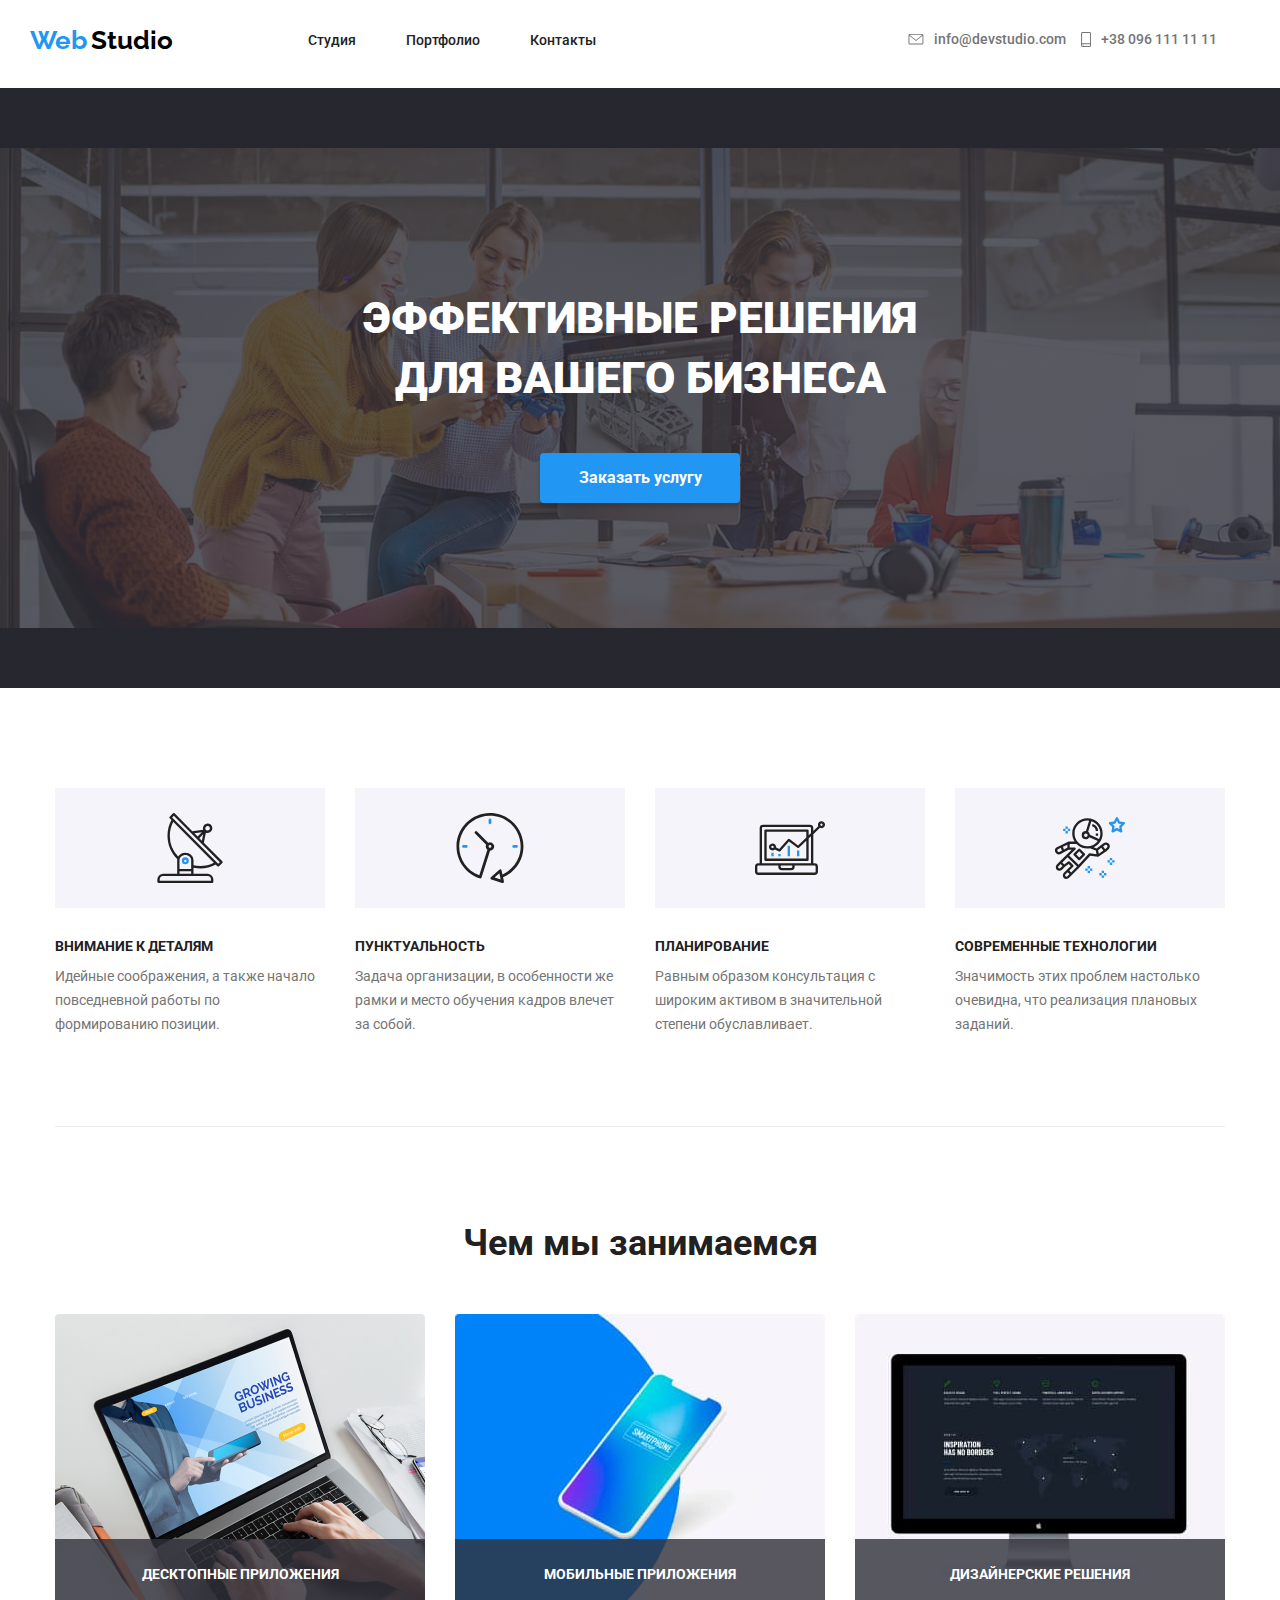
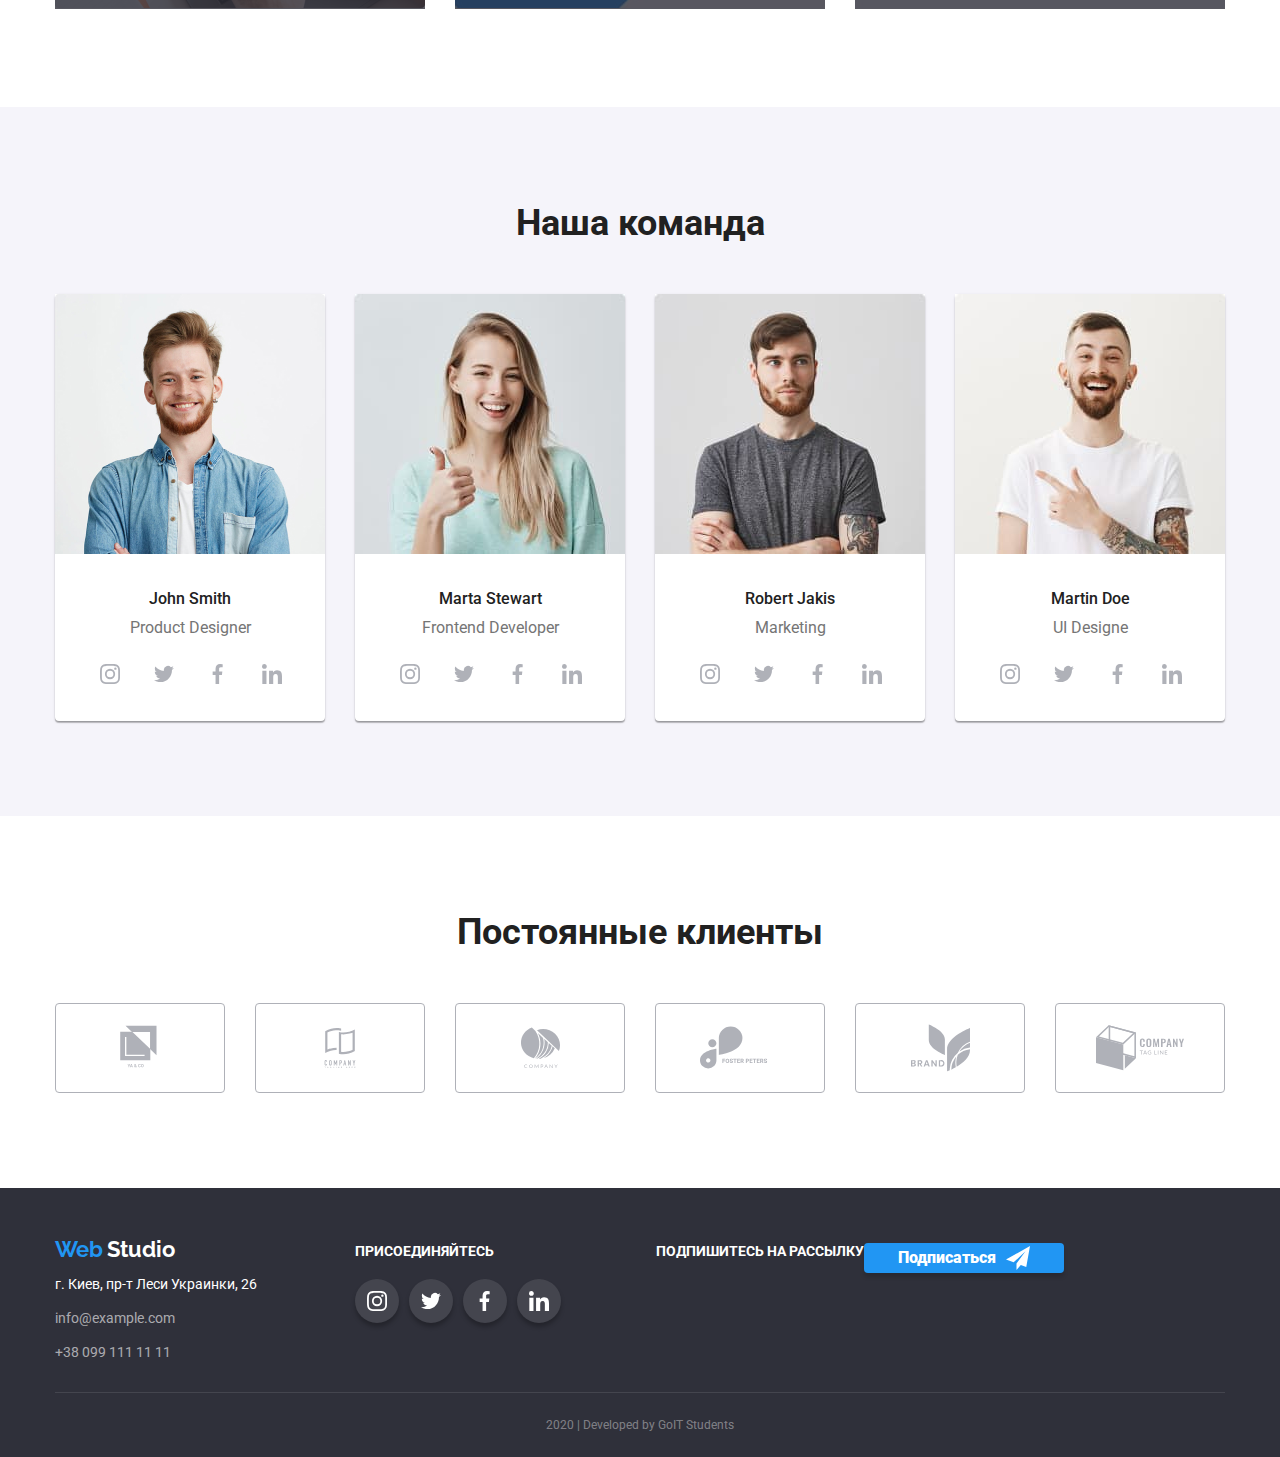
==== index.html @ f46f0d2c "H/W 5" ====
<!DOCTYPE html>
<html lang="en">

<head>
  <meta charset="UTF-8" />
  <meta name="viewport" content="width=device-width, initial-scale=1.0" />
  <link href="https://fonts.googleapis.com/css2?family=Raleway:wght@700&family=Roboto:wght@400;500;700;900&display=swap"
    rel="stylesheet" />
  <link rel="stylesheet" href="css/style.css" />
  <link rel="stylesheet" href="css/normalize.css" />
  <title>Web Studio</title>
</head>

<body>
  <!--LOgo and top navigation-->
  <header>
    <section class="header-section">
      <h2 class="invisible-item">Web studio</h2>
      <div class="header-container">
        <div class="section-nav-container">
          <div class="logo-container">
            <a class="logo-item" href="/"><span class="color-web">Web</span>
              <span class="color-studio">Studio</span></a>
          </div>
          <nav>
            <div class="nav-container">
              <div class="nav-container-item">
                <ul class="nav-list">
                  <li class="nav-item"><a class="nav-link" href="index.html">Студия</a></li>
                  <li class="nav-item">
                    <a class="nav-link" href="portfolio.html">Портфолио</a>
                  </li>
                  <li class="nav-item"><a class="nav-link" href="#">Контакты</a></li>
                </ul>
              </div>
              <div class="adress-item-container">
                <ul class="adress-list">
                  <li class="adress-item">
                    <div class="number-site-container">
                      <a class="number-site" href="mailto:info@devstudio.com">
                        <svg class="icon-letter">
                          <use href="./images/icon-sprite.svg#icon-envelope">
                        </svg>
                        info@devstudio.com</a>
                    </div>
                  </li>
                  <li class="adress-item">
                    <div class="number-site-container">
                      <a class="number-site" href="tel:+380961111111">
                        <svg class="icon-smartfone">
                          <use href="./images/icon-sprite.svg#icon-smartphone"></use>
                        </svg>
                        +38 096 111 11 11</a>
                    </div>
                  </li>
                </ul>
              </div>
            </div>
          </nav>
        </div>
      </div>
    </section>
  </header>
  <main>
    <!---Banner-->
    <section class="banner">
      <h2 class="invisible-item">Баннер</h2>
      <div class="banner-container">
        <div class="banner-hero-icon">
          <div class="banner-item-container">
            <h1 class="banner-title">
              эффективные решения<br />
              для вашего бизнеса
            </h1>

            <button class="banner-button">Заказать услугу</button>

          </div>
        </div>
      </div>
    </section>
    <!---Advantages image-->
    <section class="advantages-section">
      <h2 class="invisible-item">Преимущества</h2>
      <div class="advantages-container">
        <ul class="advantages-list">
          <li class="advantages-item">
            <div class="icon-container">
              <svg class="icon-advantages">
                <use href="./images/icon-sprite.svg#icon-antenna"></use>
              </svg>
            </div>
            <h3 class="advantages-title">Внимание к деталям</h3>
            <p>
              Идейные соображения, а также начало повседневной работы по
              формированию позиции.
            </p>
          </li>
          <li class="advantages-item">
            <div class="icon-container">
              <svg class="icon-advantages">
                <use href="./images/icon-sprite.svg#icon-clock-1"></use>
              </svg>
            </div>
            <h3 class="advantages-title">Пунктуальность</h3>
            <p>
              Задача организации, в особенности же рамки и место обучения
              кадров влечет за собой.
            </p>
          </li>
          <li class="advantages-item">
            <div class="icon-container">
              <svg class="icon-advantages">
                <use href="./images/icon-sprite.svg#icon-diagram"></use>
              </svg>
            </div>
            <h3 class=" advantages-title">Планирование</h3>
            <p>
              Равным образом консультация с широким активом в значительной
              степени обуславливает.
            </p>
          </li>
          <li class="advantages-item">
            <div class="icon-container">
              <svg class="icon-advantages">
                <use href="./images/icon-sprite.svg#icon-astronaut"></use>
              </svg>
            </div>
            <h3 class="advantages-title">Современные технологии</h3>
            <p>
              Значимость этих проблем настолько очевидна, что реализация
              плановых заданий.
            </p>
          </li>
        </ul>
      </div>
    </section>
    <!--Portfolio-->
    <section class="portfolio main-section">
      <h2 class="section-title">Чем мы занимаемся</h2>
      <div class="portfolio-container">
        <ul class="portfolio-list">
          <li class="portfolio-item">
            <img src="images/img.jpg" alt="notepad" />
            <div class="portfolio-title-container">
              <h3>Десктопные приложения</h3>
            </div>
          </li>
          <li class="portfolio-item">
            <img src="images/box.jpg" alt="mobile image" />
            <div class="portfolio-title-container">
              <h3>Мобильные приложения</h3>
            </div>
          </li>
          <li class="portfolio-item">
            <img src="images/img_2.jpg" alt="" />
            <div class="portfolio-title-container">
              <h3>Дизайнерские решения</h3>
            </div>
          </li>
        </ul>
      </div>
    </section>
    <!--Team container-->
    <div class="team-container">
      <section class="team main-section">
        <h2 class="section-title">Наша команда</h2>
        <ul class="team-list">
          <li class="team-item">
            <img class="photo-item" src="images/john_smith.jpg" alt="Product Designer photo" />
            <p class="name-item">John Smith</p>
            <p class="specialty">Product Designer</p>
            <ul class="team-social-network-list">
              <li class="team-social-network-item">
                <a class="social-link" href="">
                  <svg class="social-icon">
                    <use href="./images/icon-sprite.svg#icon-instagram"></use>
                  </svg>
                </a>
              </li>
              <li class="team-social-network-item">
                <a class="social-link" href="">
                  <svg class="social-icon link-item">
                    <use href="./images/icon-sprite.svg#icon-twitter"></use>
                  </svg>
                </a>
              </li>
              <li class="team-social-network-item">
                <a class="social-link" href="">
                  <svg class="social-icon">
                    <use href="./images/icon-sprite.svg#icon-facebook"></use>
                  </svg>
                </a>
              </li>
              <li class="team-social-network-item">
                <a class="social-link" href="">
                  <svg class="social-icon">
                    <use href="./images/icon-sprite.svg#icon-linkedin"></use>
                  </svg>
                </a>
              </li>
            </ul>
          </li>
          <li class="team-item">
            <img class="photo-item" src="images/marta_stewart.jpg" alt="Frontend Developer photo" />
            <p class="name-item">Marta Stewart</p>
            <p class="specialty">Frontend Developer</p>
            <ul class="team-social-network-list">
              <li class="team-social-network-item">
                <a class="social-link" href="">
                  <svg class="social-icon">
                    <use href="./images/icon-sprite.svg#icon-instagram"></use>
                  </svg>
                </a>
              </li>
              <li class="team-social-network-item">
                <a class="social-link" href="">
                  <svg class="social-icon link-item">
                    <use href="./images/icon-sprite.svg#icon-twitter"></use>
                  </svg>
                </a>
              </li>
              <li class="team-social-network-item">
                <a class="social-link" href="">
                  <svg class="social-icon">
                    <use href="./images/icon-sprite.svg#icon-facebook"></use>
                  </svg>
                </a>
              </li>
              <li class="team-social-network-item">
                <a class="social-link" href="">
                  <svg class="social-icon">
                    <use href="./images/icon-sprite.svg#icon-linkedin"></use>
                  </svg>
                </a>
              </li>
            </ul>
          </li>
          <li class="team-item">
            <img class="photo-item" src="images/robert_jakis.jpg" alt="Marketing photo" />
            <p class="name-item">Robert Jakis</p>
            <p class="specialty">Marketing</p>
            <ul class="team-social-network-list">
              <li class="team-social-network-item">
                <a class="social-link" href="">
                  <svg class="social-icon">
                    <use href="./images/icon-sprite.svg#icon-instagram"></use>
                  </svg>
                </a>
              </li>
              <li class="team-social-network-item">
                <a class="social-link" href="">
                  <svg class="social-icon link-item">
                    <use href="./images/icon-sprite.svg#icon-twitter"></use>
                  </svg>
                </a>
              </li>
              <li class="team-social-network-item">
                <a class="social-link" href="">
                  <svg class="social-icon">
                    <use href="./images/icon-sprite.svg#icon-facebook"></use>
                  </svg>
                </a>
              </li>
              <li class="team-social-network-item">
                <a class="social-link" href="">
                  <svg class="social-icon">
                    <use href="./images/icon-sprite.svg#icon-linkedin"></use>
                  </svg>
                </a>
              </li>
            </ul>
          </li>
          <li class="team-item">
            <img class="photo-item" src="images/martin_doe.jpg" alt="UI Designer photo" />
            <p class="name-item">Martin Doe</p>
            <p class="specialty">UI Designe</p>
            <ul class="team-social-network-list">
              <li class="team-social-network-item">
                <a class="social-link" href="">
                  <svg class="social-icon">
                    <use href="./images/icon-sprite.svg#icon-instagram"></use>
                  </svg>
                </a>
              </li>
              <li class="team-social-network-item">
                <a class="social-link" href="">
                  <svg class="social-icon link-item">
                    <use href="./images/icon-sprite.svg#icon-twitter"></use>
                  </svg>
                </a>
              </li>
              <li class="team-social-network-item">
                <a class="social-link" href="">
                  <svg class="social-icon">
                    <use href="./images/icon-sprite.svg#icon-facebook"></use>
                  </svg>
                </a>
              </li>
              <li class="team-social-network-item">
                <a class="social-link" href="">
                  <svg class="social-icon">
                    <use href="./images/icon-sprite.svg#icon-linkedin"></use>
                  </svg>
                </a>
              </li>
            </ul>
          </li>
        </ul>
      </section>
    </div>
    <!--Customer-->
    <section class="customer main-section">
      <h2 class="invisible-item">Партнеры</h2>
      <div class="customer-container">
        <h2 class="section-title">Постоянные клиенты</h2>
        <ul class="customer-list">
          <li class="customer-item">
            <a class="customer-link" href="">
              <svg class="logo-1 customer-svg">
                <use href="./images/icon-sprite.svg#icon-logo-1"></use>
              </svg>
            </a>
          </li>
          <li class="customer-item">
            <a class="customer-link" href="">
              <svg class="logo-2 customer-svg">
                <use href="./images/icon-sprite.svg#icon-logo_2"></use>
              </svg>
            </a>
          </li>
          <li class="customer-item">
            <a class="customer-link" href="">
              <svg class="logo-3 customer-svg">
                <use href="./images/icon-sprite.svg#icon-logo_3"></use>
              </svg>
            </a>
          </li>
          <li class="customer-item">
            <a class="customer-link" href="">
              <svg class="logo-4 customer-svg">
                <use href="./images/icon-sprite.svg#icon-logo_4"></use>
              </svg>
            </a>
          </li>
          <li class="customer-item">
            <a class="customer-link" href="">
              <svg class="logo-5 customer-svg">
                <use href="./images/icon-sprite.svg#icon-logo_5"></use>
              </svg>
            </a>
          </li>
          <li class="customer-item">
            <a class="customer-link" href="">
              <svg class="logo-6 customer-svg">
                <use href="./images/icon-sprite.svg#icon-logo_6"></use>
              </svg>
            </a>
          </li>
        </ul>
      </div>
    </section>
    <!--Bottom container, logo , adress and social network-->
    <div class="adress-container">
      <div class="logo-adress-bot-container">
        <section>
          <h2 class="invisible-item">Адрес</h2>
          <div class="logo-adress-container">
            <a class="logo-item" href="/"><span class="color-web-bot">Web</span>
              <span class="color-studio-white">Studio</span></a>
            <address>
              <ul class="adress-list-bottom">
                <li class="adress-item-bottom">
                  <p>г. Киев, пр-т Леси Украинки, 26</p>
                </li>
                <li class="adress-item-bottom">
                  <a class="adress-site-number" href="#">info@example.com</a>
                </li>
                <li class="adress-item-bottom">
                  <a class="adress-site-number" href="tel:+">+38 099 111 11 11</a>
                </li>
              </ul>
            </address>
          </div>
        </section>
        <section class="social-network">
          <h2 class="invisible-item">Социальные сети</h2>
          <div class="social-network-container">
            <p>присоединяйтесь</p>
            <ul class="social-network-list-studio">
              <li class="social-item-bottom right-line">
                <a class="bottom-social-link" href="">
                  <svg class="bottom-icon">
                    <use href="./images/icon-sprite.svg#icon-instagram"></use>
                  </svg>
                </a>
              </li>
              <li class="social-item-bottom right-line">
                <a class="bottom-social-link" href="">
                  <svg class="bottom-icon">
                    <use href="./images/icon-sprite.svg#icon-twitter"></use>
                  </svg>
                </a>
              </li>
              <li class="social-item-bottom right-line">
                <a class="bottom-social-link" href="">
                  <svg class="bottom-icon">
                    <use href="./images/icon-sprite.svg#icon-facebook"></use>
                  </svg>
                </a>
              </li>
              <li class="social-item-bottom right-line">
                <a class="bottom-social-link" href="">
                  <svg class="bottom-icon">
                    <use href="./images/icon-sprite.svg#icon-linkedin"></use>
                  </svg></a>
              </li>
            </ul>
          </div>
        </section>
        <section class="mailing">
          <div class="mailing-container">
            <h2 class="invisible-item">Рассылка</h2>
            <p>Подпишитесь на рассылку</p>
            <div class="mailing-site">
              <a class="send-mail" href="">Подписаться</a>
            </div>
          </div>
        </section>
      </div>
    </div>
  </main>
  <footer>
    <p>2020 | Developed by GoIT Students</p>
  </footer>
</body>

</html>
---- css/style.css ----
* {
  margin: 0;
  padding: 0;
  box-sizing: border-box;
}
:root {
  --footer-color: #2f303a;
  --title-mailing: #2196f3;
}
li {
  list-style-type: none;
}
.invisible-item {
  display: none;
}
.section-title {
  margin-bottom: 50px;
}
.main-section {
  padding-top: 95px;
}
.header-container {
  width: 100%;
}
.section-nav-container {
  width: 1220px;
  margin: auto;
  display: flex;
  align-items: center;
}
.header-section {
  padding-top: 25px;
  padding-bottom: 32px;
}
.logo-item {
  text-decoration: none;
}
.color-web {
  font-family: "Raleway";
  font-style: normal;
  font-weight: bold;
  font-size: 26px;
  line-height: 31px;
  color: var(--title-mailing);
}
.color-studio {
  font-family: "Raleway";
  font-style: normal;
  font-weight: bold;
  font-size: 26px;
  line-height: 31px;
  color: #000000;
}
nav a {
  font-family: "roboto";
  text-decoration: none;
  font-style: normal;
  font-weight: 500;
  font-size: 14px;
  line-height: 16px;
  color: #212121;
}
.nav-container {
  display: flex;
}
.nav-container-item {
  width: 295px;
  margin-left: 135px;
}
.nav-list {
  display: flex;
}
.nav-item:not(:last-child) {
  margin-right: 50px;
}
.nav-link {
  transition-property: color, border;
  transition-duration: 250ms;
  transition-timing-function: cubic-bezier(0.4, 0, 0.2, 1);
  padding-bottom: 34px;
}
.nav-link:focus,
.nav-link:hover {
  color: var(--title-mailing);
  border-bottom: 4px solid var(--title-mailing);
}
.adress-list {
  display: flex;
  width: 330px;
  margin-left: 305px;
}
.adress-item {
  display: inline-flex;
  justify-content: center;
  align-content: center;
}
.adress-item:not(:last-child) {
  margin-right: 15px;
}
.number-site {
  color: #757575;
  display: flex;
  align-items: center;
  transition-property: color;
  transition-duration: 250ms;
  transition-timing-function: cubic-bezier(0.4, 0, 0.2, 1);
}
.number-site:focus,
.number-site:hover {
  color: #2196f3;
}
.icon-letter {
  fill: #757575;
  width: 16px;
  height: 11.2px;
  fill: currentColor;
  margin-right: 10px;
}
.icon-smartfone {
  width: 10px;
  height: 15px;
  fill: currentColor;
  margin-right: 10px;
}
.banner-container {
  width: 100%;
}
.banner-hero-icon {
  max-width: 1600px;
  height: 600px;
  background-size: cover;
  background-color: #000000;
  background-image: linear-gradient(
      to right,
      rgba(47, 48, 58, 0.8),
      rgba(47, 48, 58, 0.8)
    ),
    url(../images/Header_img.jpg);
  background-position: center;
  background-size: contain;
  background-repeat: no-repeat;
  text-align: center;
  margin: auto;
}

.banner-title {
  margin: 0;
  padding-top: 200px;
  font-family: "roboto";
  font-style: normal;
  font-weight: 900;
  font-size: 44px;
  line-height: 60px;
  text-transform: uppercase;
  color: #ffffff;
}
.banner-button {
  font-family: "roboto";
  text-decoration: none;
  font-style: normal;
  font-weight: bold;
  font-size: 16px;
  line-height: 30px;
  width: 200px;
  padding-top: 10px;
  padding-bottom: 10px;
  border: none;
  box-shadow: 0px 4px 4px rgba(0, 0, 0, 0.15);
  border-radius: 4px;
  background-color: var(--title-mailing);
  color: #ffffff;
  cursor: pointer;
  margin-top: 45px;
}
.advantages-container {
  width: 100%;
}
.advantages-section {
  padding-top: 100px;
}
.advantages-list {
  width: 1170px;
  margin: auto;
  display: flex;
  border-bottom: 1px solid #ececec;
}
.advantages-item {
  width: 270px;
}

.advantages-item:not(:last-child) {
  margin-right: 30px;
}
.advantages-title {
  font-family: "roboto";
  text-transform: uppercase;
  font-style: normal;
  font-weight: bold;
  font-size: 14px;
  line-height: 16px;
  color: #212121;
  margin-bottom: 10px;
}
.icon-container {
  display: flex;
  justify-content: center;
  background-color: #f5f4fa;
  margin-bottom: 30px;
  justify-content: center;
}
.icon-advantages {
  width: 70px;
  height: 70px;
  margin: 25px 0;
}

.advantages-item p {
  font-family: "roboto";
  font-style: normal;
  font-weight: normal;
  font-size: 14px;
  line-height: 24px;
  color: #757575;
  margin-bottom: 90px;
}
.portfolio-container {
  width: 100%;
}
.portfolio-list {
  width: 1170px;
  margin: auto;
  display: flex;
  position: relative;
}
.portfolio-item {
  margin-bottom: 95px;
  text-align: center;
}
.portfolio-item:not(:last-child) {
  width: 370px;
  margin-right: 30px;
}
.portfolio h2 {
  text-align: center;
  font-family: "roboto";
  font-style: normal;
  font-weight: bold;
  font-size: 36px;
  line-height: 42px;
  color: #212121;
}
.portfolio-title-container {
  background-color: rgba(47, 48, 58, 0.8);
  width: 370px;
  height: 70px;
  display: flex;
  align-items: center;
  justify-content: center;
  position: absolute;
  top: 225px;
}
.portfolio h3 {
  font-family: "roboto";
  font-style: normal;
  font-weight: bold;
  font-size: 14px;
  line-height: 16px;
  text-transform: uppercase;
  color: #ffffff;
}
.team-container {
  width: 100%;
  background-color: #f5f4fa;
}
.team-list {
  width: 1170px;
  margin: auto;
  display: flex;
}
.team-item {
  background-color: #ffffff;
  box-shadow: 0px 2px 1px rgba(0, 0, 0, 0.2), 0px 1px 1px rgba(0, 0, 0, 0.14),
    0px 1px 3px rgba(0, 0, 0, 0.12);
  border-radius: 4px;
  margin-bottom: 95px;
}
.team-item:not(:last-child) {
  margin-right: 30px;
}
.team-social-network-list {
  width: 205px;
  display: flex;
  margin: auto;
  margin-bottom: 25px;
  background-color: #ffffff;
}
.team-social-network-item {
  margin-right: 10px;
}
.social-link {
  width: 44px;
  height: 44px;
  border-radius: 50%;
  display: flex;
  justify-content: center;
  align-items: center;
  cursor: pointer;
  transition-property: background-color;
  transition-duration: 250ms;
  transition-timing-function: cubic-bezier(0.4, 0, 0.2, 1);
}
.social-link:focus,
.social-link:hover {
  background-color: var(--title-mailing);
}
.social-link:focus svg,
.social-link:hover svg {
  fill: #ffffff;
}
.social-icon {
  width: 20px;
  height: 20px;
  fill: #afb1b8;
  transition-property: fill;
  transition-duration: 250ms;
  transition-timing-function: cubic-bezier(0.4, 0, 0.2, 1);
}
.photo-item {
  margin-bottom: 30px;
}
.team h2 {
  text-align: center;
  font-family: "roboto";
  font-style: normal;
  font-weight: bold;
  font-size: 36px;
  line-height: 42px;
  color: #212121;
}
.name-item {
  text-align: center;
  font-family: "roboto";
  font-style: normal;
  font-weight: 500;
  font-size: 16px;
  line-height: 19px;
  color: #212121;
  margin-bottom: 10px;
}
.specialty {
  text-align: center;
  font-family: "roboto";
  font-style: normal;
  font-weight: normal;
  font-size: 16px;
  line-height: 19px;
  color: #757575;
  margin-bottom: 15px;
}
.customer-container {
  width: 100%;
}
.customer-list {
  display: flex;
  width: 1170px;
  margin: auto;
}
.logo-1 {
  width: 44.27px;
}
.logo-2 {
  width: 40px;
}
.logo-3 {
  width: 41px;
}
.logo-4 {
  width: 79.66px;
}
.logo-5 {
  width: 59px;
}
.logo-6 {
  width: 88.48px;
}
.customer-svg {
  fill: #afb1b8;
  transition-property: fill;
  transition-duration: 250ms;
  transition-timing-function: cubic-bezier(0.4, 0, 0.2, 1);
}
.customer-link {
  width: 170px;
  height: 90px;
  border: 1px solid #afb1b8;
  border-radius: 4px;
  display: flex;
  margin-bottom: 95px;
  align-items: center;
  justify-content: center;
  cursor: pointer;
  transition-property: border;
  transition-duration: 250ms;
  transition-timing-function: cubic-bezier(0.4, 0, 0.2, 1);
}
.customer-link:focus,
.customer-link:hover {
  border-color: var(--title-mailing);
}
.customer-link:focus svg,
.customer-link:hover svg {
  fill: var(--title-mailing);
}
.customer-item:not(:last-child) {
  margin-right: 30px;
}
.customer h2 {
  text-align: center;
  font-family: "roboto";
  font-style: normal;
  font-weight: bold;
  font-size: 36px;
  line-height: 42px;
  color: #212121;
}
footer {
  background-color: var(--footer-color);
  display: flex;
  justify-content: center;
  padding-top: 20px;
  padding-bottom: 20px;
}
footer p {
  font-family: "roboto";
  font-style: normal;
  font-weight: normal;
  font-size: 12px;
  line-height: 24px;
  color: rgba(255, 255, 255, 0.4);
}
.adress-container {
  width: 100%;
  background-color: var(--footer-color);
}
.logo-adress-bot-container {
  background-color: var(--footer-color);
  width: 1170px;
  display: flex;
  margin: auto;
  border-bottom: 1px solid rgba(255, 255, 255, 0.1);
}
.logo-adress-container {
  margin-top: 48px;
  margin-bottom: 28px;
}
.adress-list-bottom {
  width: 230px;
  flex-direction: column;
  justify-content: center;
  margin-top: 10px;
}
.adress-item-bottom:not(:first-child) {
  margin-top: 10px;
}
.social-network-container {
  margin-left: 70px;
  margin-top: 55px;
}
.social-network-list-studio {
  display: flex;
  margin-top: 20px;
}
.social-item-bottom {
  width: 44px;
  height: 44px;
  justify-content: center;
}
.right-line:not(:last-child) {
  margin-right: 10px;
}
.bottom-social-link {
  width: 44px;
  height: 44px;
  border-radius: 50%;
  background-color: rgba(255, 255, 255, 0.1);
  display: flex;
  align-items: center;
  justify-content: center;
  box-shadow: 0px 4px 4px rgba(0, 0, 0, 0.25);
  cursor: pointer;
  transition-property: background-color;
  transition-duration: 250ms;
  transition-timing-function: cubic-bezier(0.4, 0, 0.2, 1);
}
.bottom-social-link:focus,
.bottom-social-link:hover {
  background-color: var(--title-mailing);
}
.bottom-icon {
  width: 20px;
  height: 20px;
  fill: #ffffff;
}
.mailing-container {
  width: 570px;
  display: flex;
  margin-left: 95px;
  margin-top: 55px;
}
.color-web-bot {
  font-family: "Raleway";
  font-style: normal;
  font-weight: bold;
  font-size: 22px;
  line-height: 26px;
  color: var(--title-mailing);
}
.color-studio-white {
  font-family: "Raleway";
  font-style: normal;
  font-weight: bold;
  font-size: 22px;
  line-height: 26px;
  color: #ffffff;
}
address p {
  font-family: "roboto";
  font-style: normal;
  font-weight: normal;
  font-size: 14px;
  line-height: 24px;
  color: #ffffff;
  margin: 0;
}
address a {
  font-family: "roboto";
  text-decoration: none;
  font-style: normal;
  font-weight: normal;
  font-size: 14px;
  line-height: 24px;
  color: rgba(255, 255, 255, 0.6);
}
.social-network p {
  font-family: "roboto";
  font-style: normal;
  font-weight: bold;
  font-size: 14px;
  line-height: 16px;
  text-transform: uppercase;
  color: #ffffff;
}
.mailing p {
  font-family: "roboto";
  font-style: normal;
  font-weight: bold;
  font-size: 14px;
  line-height: 16px;
  text-transform: uppercase;
  color: #ffffff;
}
.mailing-site {
  width: 200px;
  box-shadow: 0px 4px 4px rgba(0, 0, 0, 0.15);
  background-color: var(--title-mailing);
  border-radius: 4px;
  display: inline-flex;
  justify-content: center;
  align-items: center;
}
.mailing-site::after {
  width: 24px;
  height: 24px;
  background-image: url(../images/icon_send.svg);
  background-size: contain;
  content: "";
  margin-left: 10px;
}
.send-mail {
  font-family: "roboto";
  text-decoration: none;
  color: #ffffff;
  font-style: normal;
  font-weight: 900;
  font-size: 16px;
  line-height: 30px;
}
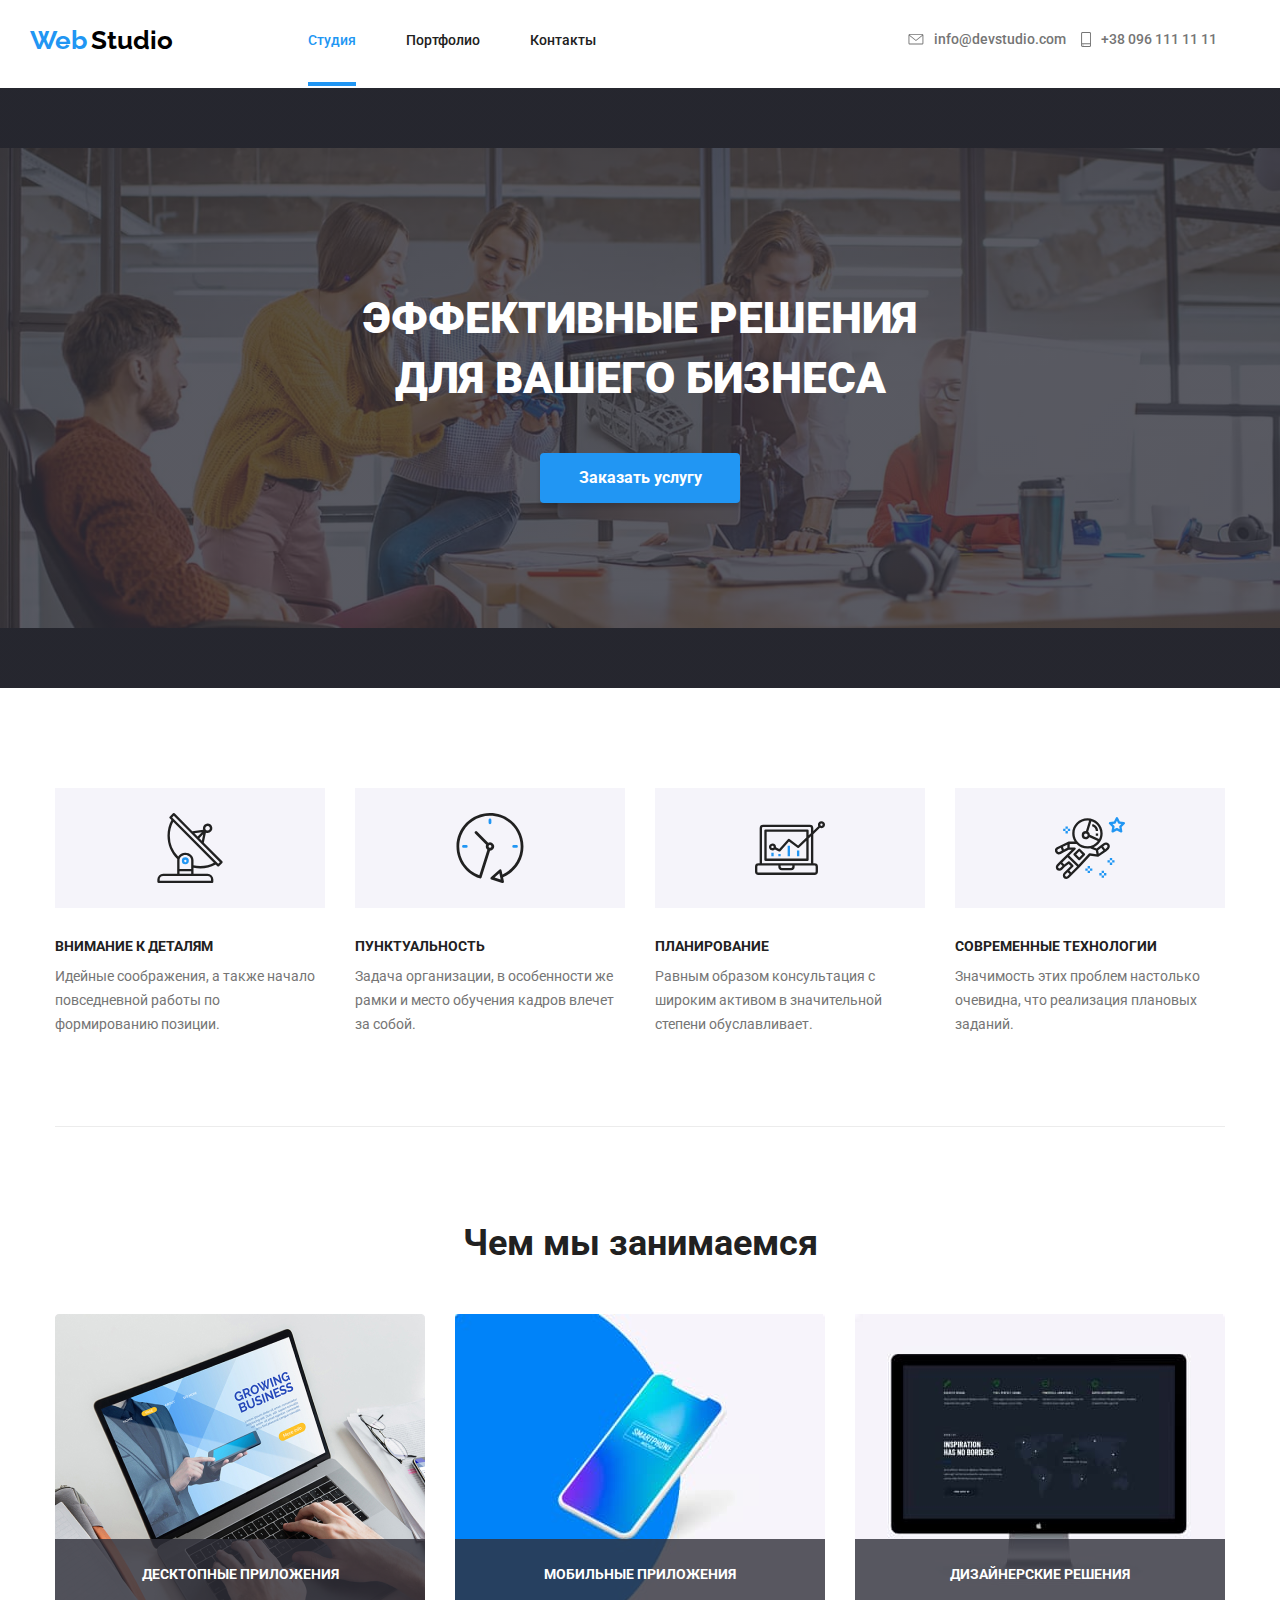
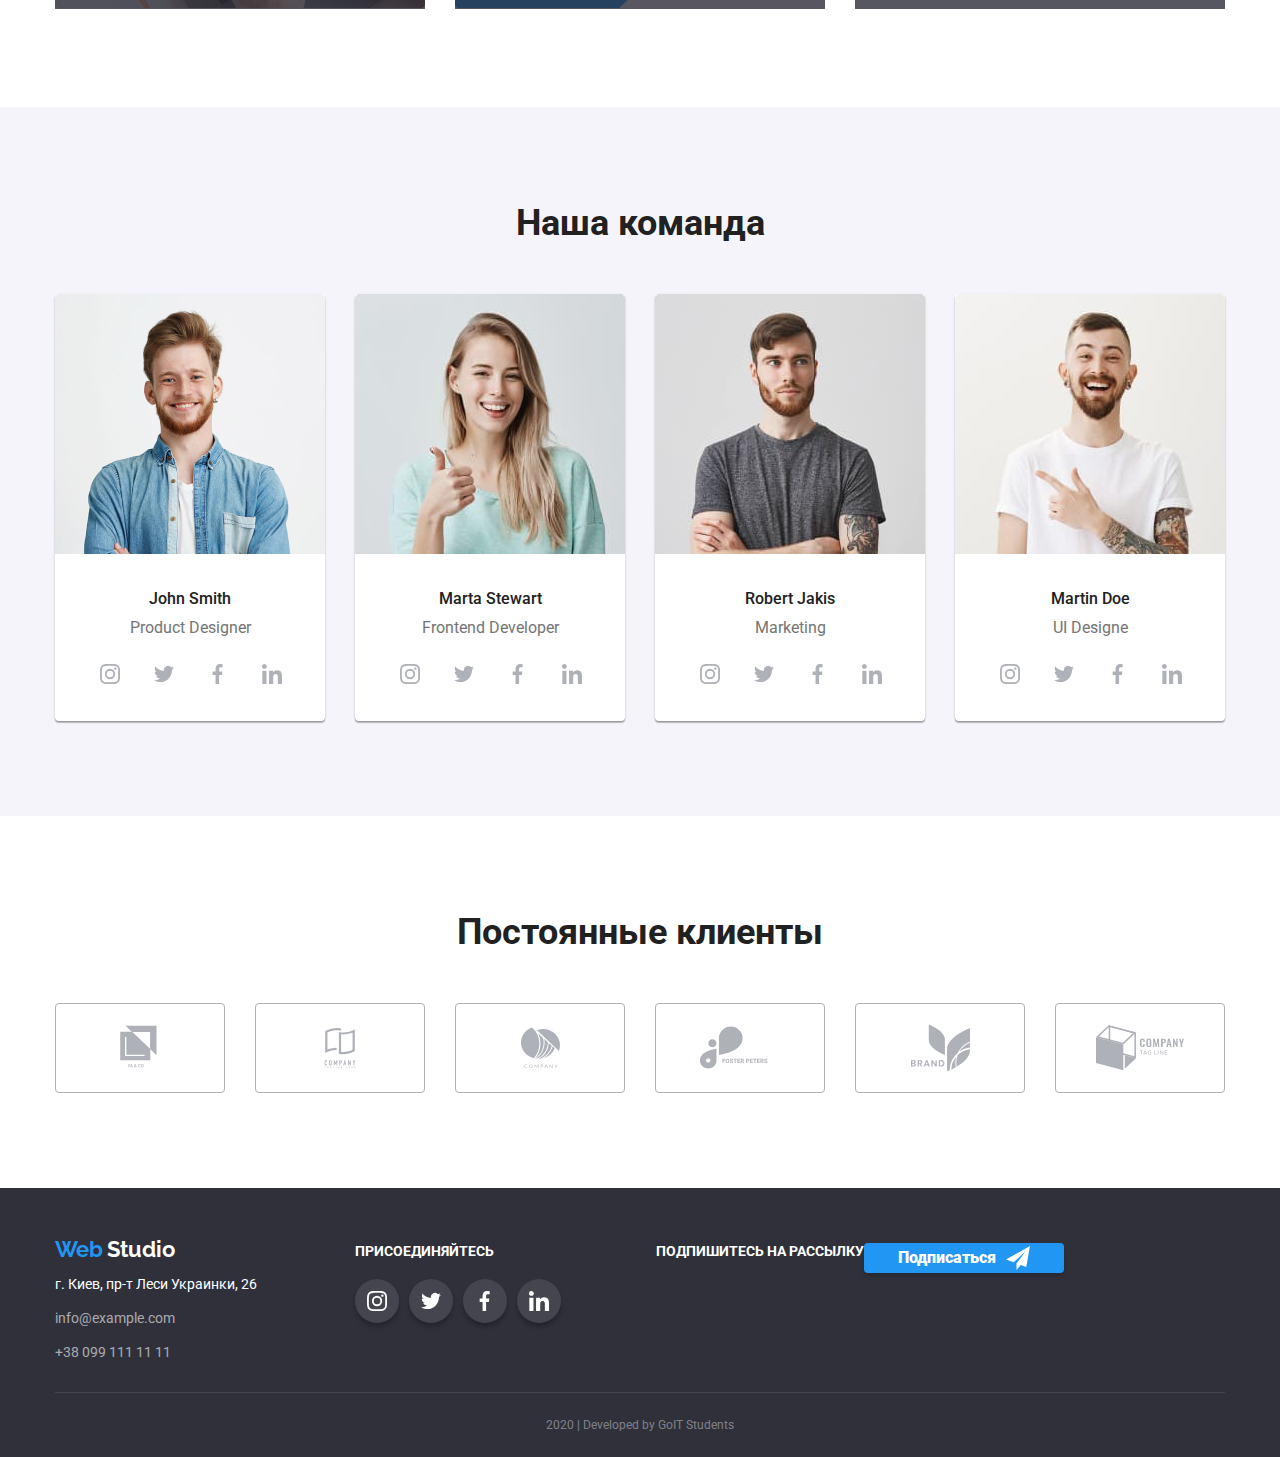
==== commit 067450e1: "H/w 5.2" ====
--- a/index.html
+++ b/index.html
@@ -26,7 +26,7 @@
             <div class="nav-container">
               <div class="nav-container-item">
                 <ul class="nav-list">
-                  <li class="nav-item"><a class="nav-link" href="index.html">Студия</a></li>
+                  <li class="nav-item"><a class="nav-link active-link" href="index.html">Студия</a></li>
                   <li class="nav-item">
                     <a class="nav-link" href="portfolio.html">Портфолио</a>
                   </li>
--- a/css/style.css
+++ b/css/style.css
@@ -6,6 +6,8 @@
 :root {
   --footer-color: #2f303a;
   --title-mailing: #2196f3;
+  --time-function: cubic-bezier(0.4, 0, 0.2, 1);
+  --time-duration: 250ms;
 }
 li {
   list-style-type: none;
@@ -75,8 +77,8 @@
 }
 .nav-link {
   transition-property: color, border;
-  transition-duration: 250ms;
-  transition-timing-function: cubic-bezier(0.4, 0, 0.2, 1);
+  transition-duration: var(--time-duration);
+  transition-timing-function: var(--time-function);
   padding-bottom: 34px;
 }
 .nav-link:focus,
@@ -84,6 +86,10 @@
   color: var(--title-mailing);
   border-bottom: 4px solid var(--title-mailing);
 }
+.active-link {
+  border-bottom: 4px solid var(--title-mailing);
+  color: var(--title-mailing);
+}
 .adress-list {
   display: flex;
   width: 330px;
@@ -102,8 +108,8 @@
   display: flex;
   align-items: center;
   transition-property: color;
-  transition-duration: 250ms;
-  transition-timing-function: cubic-bezier(0.4, 0, 0.2, 1);
+  transition-duration: var(--time-duration);
+  transition-timing-function: var(--time-function);
 }
 .number-site:focus,
 .number-site:hover {
@@ -306,8 +312,8 @@
   align-items: center;
   cursor: pointer;
   transition-property: background-color;
-  transition-duration: 250ms;
-  transition-timing-function: cubic-bezier(0.4, 0, 0.2, 1);
+  transition-duration: var(--time-duration);
+  transition-timing-function: var(--time-function);
 }
 .social-link:focus,
 .social-link:hover {
@@ -375,7 +381,7 @@
   width: 41px;
 }
 .logo-4 {
-  width: 79.66px;
+  width: 80px;
 }
 .logo-5 {
   width: 59px;
@@ -386,8 +392,8 @@
 .customer-svg {
   fill: #afb1b8;
   transition-property: fill;
-  transition-duration: 250ms;
-  transition-timing-function: cubic-bezier(0.4, 0, 0.2, 1);
+  transition-duration: var(--time-duration);
+  transition-timing-function: var(--time-function);
 }
 .customer-link {
   width: 170px;
@@ -399,9 +405,10 @@
   align-items: center;
   justify-content: center;
   cursor: pointer;
+  overflow: hidden;
   transition-property: border;
-  transition-duration: 250ms;
-  transition-timing-function: cubic-bezier(0.4, 0, 0.2, 1);
+  transition-duration: var(--time-duration);
+  transition-timing-function: var(--time-function);
 }
 .customer-link:focus,
 .customer-link:hover {
@@ -489,8 +496,8 @@
   box-shadow: 0px 4px 4px rgba(0, 0, 0, 0.25);
   cursor: pointer;
   transition-property: background-color;
-  transition-duration: 250ms;
-  transition-timing-function: cubic-bezier(0.4, 0, 0.2, 1);
+  transition-duration: var(--time-duration);
+  transition-timing-function: var(--time-function);
 }
 .bottom-social-link:focus,
 .bottom-social-link:hover {
